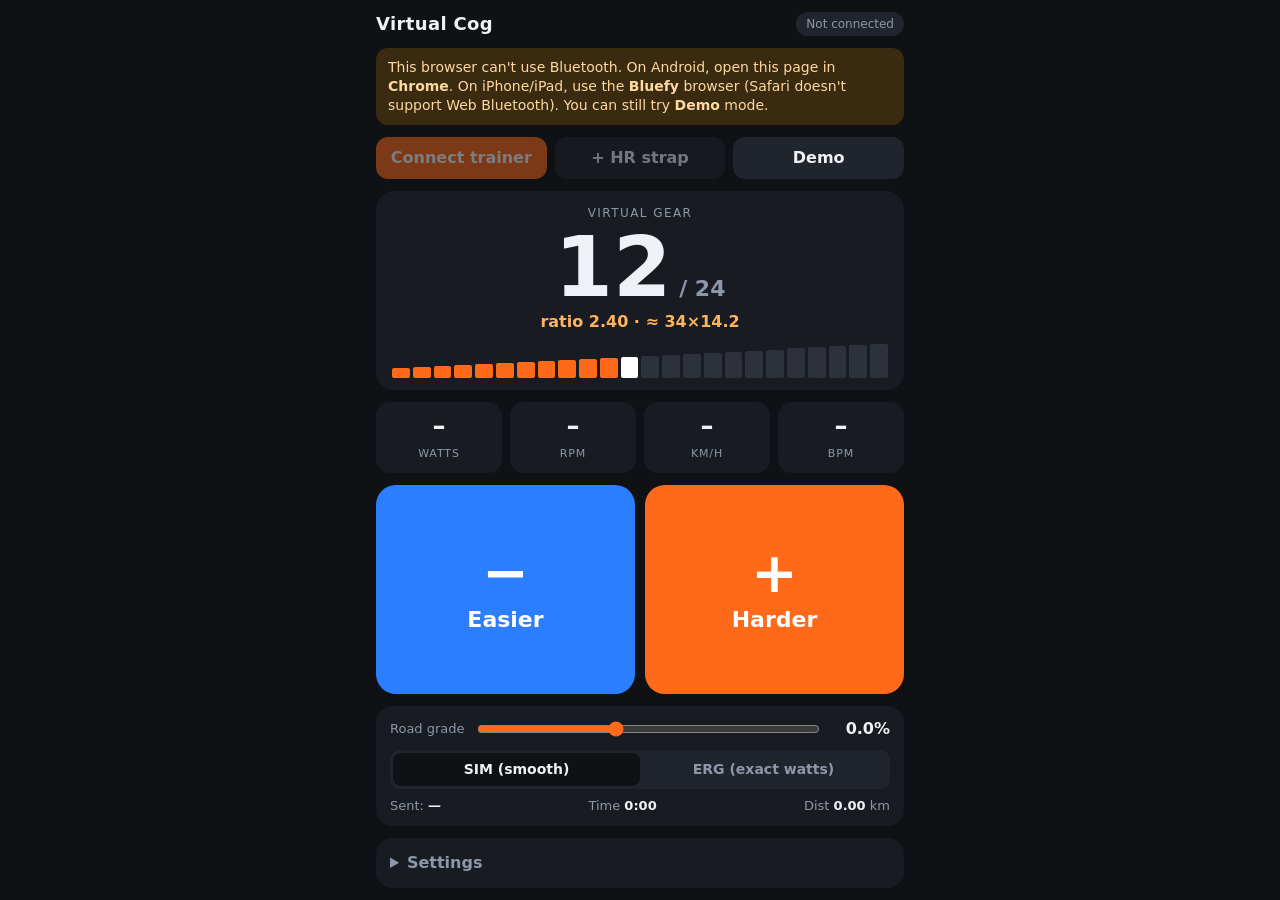
==== cog/index.html @ bad1e006 "Add Virtual Cog: phone web app for virtual shifting on Tacx trainers Web Bluetooth app that connects" ====
<!doctype html>
<html lang="en">
<head>
<meta charset="utf-8">
<meta name="viewport" content="width=device-width, initial-scale=1, viewport-fit=cover, user-scalable=no">
<meta name="theme-color" content="#0f1115">
<meta name="mobile-web-app-capable" content="yes">
<meta name="apple-mobile-web-app-capable" content="yes">
<link rel="manifest" href="manifest.json">
<link rel="icon" href="icon.svg" type="image/svg+xml">
<title>Virtual Cog</title>
<style>
  :root {
    --bg: #0f1115; --panel: #181b22; --panel2: #20242d; --line: #2c313c;
    --text: #eef1f6; --muted: #8e97a8; --accent: #ff6a1a; --accent2: #ffb35c;
    --good: #3ecf8e; --bad: #ff5a5f; --warn: #f5c542;
    --easy: #2b7fff; --hard: #ff6a1a;
  }
  * { box-sizing: border-box; -webkit-tap-highlight-color: transparent; }
  html, body { margin: 0; height: 100%; background: var(--bg); color: var(--text);
    font: 16px/1.35 system-ui, -apple-system, "Segoe UI", Roboto, sans-serif; }
  body { display: flex; flex-direction: column; min-height: 100dvh;
    padding: env(safe-area-inset-top) 0 env(safe-area-inset-bottom); overscroll-behavior: none; }
  button { font: inherit; color: inherit; border: 0; cursor: pointer; }
  .wrap { width: 100%; max-width: 560px; margin: 0 auto; padding: 12px 16px; display: flex; flex-direction: column; gap: 12px; flex: 1; }

  header { display: flex; align-items: center; gap: 10px; }
  header h1 { font-size: 18px; margin: 0; flex: 1; letter-spacing: .02em; }
  .pill { font-size: 12px; padding: 4px 10px; border-radius: 99px; background: var(--panel2); color: var(--muted); white-space: nowrap; overflow: hidden; text-overflow: ellipsis; max-width: 55vw; }
  .pill.ok { color: var(--good); } .pill.busy { color: var(--warn); } .pill.err { color: var(--bad); }

  .btn { background: var(--panel2); padding: 10px 14px; border-radius: 12px; font-weight: 600; }
  .btn.primary { background: var(--accent); color: #fff; }
  .btn:disabled { opacity: .45; cursor: default; }
  .row { display: flex; gap: 8px; flex-wrap: wrap; }
  .row > .btn { flex: 1; }

  .gearcard { background: var(--panel); border-radius: 18px; padding: 14px 16px 12px; text-align: center; }
  .gearlabel { color: var(--muted); font-size: 12px; text-transform: uppercase; letter-spacing: .12em; }
  .gearnum { font-size: 84px; font-weight: 800; line-height: 1; font-variant-numeric: tabular-nums; margin: 4px 0 2px; }
  .gearnum small { font-size: 22px; color: var(--muted); font-weight: 600; }
  .ratio { color: var(--accent2); font-weight: 600; font-variant-numeric: tabular-nums; }
  .ticks { display: grid; grid-template-columns: repeat(24, 1fr); gap: 3px; margin-top: 12px; align-items: end; height: 34px; }
  .ticks i { display: block; background: var(--line); border-radius: 2px; }
  .ticks i.on { background: var(--accent); }
  .ticks i.cur { background: #fff; }

  .metrics { display: grid; grid-template-columns: repeat(4, 1fr); gap: 8px; }
  .m { background: var(--panel); border-radius: 14px; padding: 10px 6px; text-align: center; }
  .m b { display: block; font-size: 26px; font-variant-numeric: tabular-nums; line-height: 1.1; }
  .m span { font-size: 11px; color: var(--muted); text-transform: uppercase; letter-spacing: .08em; }

  .shift { display: grid; grid-template-columns: 1fr 1fr; gap: 10px; flex: 1; min-height: 170px; }
  .shift button { border-radius: 20px; font-size: 22px; font-weight: 800; display: flex; flex-direction: column; align-items: center; justify-content: center; gap: 4px; user-select: none; touch-action: manipulation; transition: transform .06s, filter .06s; }
  .shift button span { font-size: 56px; line-height: 1; }
  .shift .easy { background: var(--easy); color: #fff; }
  .shift .hard { background: var(--hard); color: #fff; }
  .shift button:active, .shift button.pressed { transform: scale(.97); filter: brightness(1.2); }

  .panel { background: var(--panel); border-radius: 16px; padding: 12px 14px; }
  .grade { display: flex; align-items: center; gap: 10px; }
  .grade label { font-size: 13px; color: var(--muted); white-space: nowrap; }
  .grade output { font-weight: 700; min-width: 58px; text-align: right; font-variant-numeric: tabular-nums; }
  input[type=range] { flex: 1; accent-color: var(--accent); }
  .seg { display: flex; background: var(--panel2); border-radius: 10px; padding: 3px; }
  .seg button { flex: 1; padding: 7px 10px; border-radius: 8px; background: transparent; color: var(--muted); font-weight: 600; font-size: 14px; }
  .seg button.on { background: var(--bg); color: var(--text); }
  .sub { display: flex; justify-content: space-between; gap: 10px; font-size: 13px; color: var(--muted); margin-top: 8px; flex-wrap: wrap; }
  .sub b { color: var(--text); font-variant-numeric: tabular-nums; }

  details { background: var(--panel); border-radius: 16px; padding: 4px 14px; }
  summary { padding: 10px 0; cursor: pointer; font-weight: 600; color: var(--muted); }
  .form { display: grid; grid-template-columns: 1fr 1fr; gap: 10px 12px; padding-bottom: 12px; }
  .form label { display: flex; flex-direction: column; gap: 4px; font-size: 12px; color: var(--muted); }
  .form input, .form select { background: var(--panel2); border: 1px solid var(--line); color: var(--text); border-radius: 8px; padding: 8px; font: inherit; width: 100%; }
  .form .full { grid-column: 1 / -1; }
  .hint { font-size: 12px; color: var(--muted); margin: 0 0 12px; }
  #log { font: 11px/1.4 ui-monospace, Menlo, monospace; color: var(--muted); max-height: 180px; overflow: auto; white-space: pre-wrap; margin: 0 0 12px; }
  .notice { background: #3a2a10; color: #ffd9a0; border-radius: 12px; padding: 10px 12px; font-size: 14px; }
  .notice a { color: #fff; }
  [hidden] { display: none !important; }
</style>
</head>
<body>
<div class="wrap">
  <header>
    <h1>Virtual Cog</h1>
    <span id="status" class="pill">Not connected</span>
  </header>

  <div id="nobt" class="notice" hidden>
    This browser can't use Bluetooth. On Android, open this page in <b>Chrome</b>. On iPhone/iPad, use the
    <b>Bluefy</b> browser (Safari doesn't support Web Bluetooth). You can still try <b>Demo</b> mode.
  </div>

  <div class="row">
    <button id="connect" class="btn primary">Connect trainer</button>
    <button id="hrbtn" class="btn">+ HR strap</button>
    <button id="demo" class="btn">Demo</button>
  </div>

  <section class="gearcard" aria-live="polite">
    <div class="gearlabel">Virtual gear</div>
    <div class="gearnum"><span id="gear">12</span><small> / 24</small></div>
    <div class="ratio">ratio <span id="ratio">2.40</span> &middot; <span id="dev">—</span></div>
    <div class="ticks" id="ticks"></div>
  </section>

  <section class="metrics">
    <div class="m"><b id="pwr">–</b><span>Watts</span></div>
    <div class="m"><b id="cad">–</b><span>RPM</span></div>
    <div class="m"><b id="spd">–</b><span>km/h</span></div>
    <div class="m"><b id="hr">–</b><span>BPM</span></div>
  </section>

  <section class="shift">
    <button id="down" class="easy" aria-label="Shift easier"><span>−</span>Easier</button>
    <button id="up" class="hard" aria-label="Shift harder"><span>+</span>Harder</button>
  </section>

  <section class="panel">
    <div class="grade">
      <label for="grade">Road grade</label>
      <input id="grade" type="range" min="-10" max="15" step="0.5" value="0">
      <output id="gradeOut">0.0%</output>
    </div>
    <div class="seg" style="margin-top:10px" role="group" aria-label="Trainer mode">
      <button id="modeSim" class="on">SIM (smooth)</button>
      <button id="modeErg">ERG (exact watts)</button>
    </div>
    <div class="sub">
      <span>Sent: <b id="sent">—</b></span>
      <span>Time <b id="time">0:00</b></span>
      <span>Dist <b id="dist">0.00</b> km</span>
    </div>
  </section>

  <details id="settings">
    <summary>Settings</summary>
    <div class="form">
      <label>Rider weight (kg)<input id="s_rider" type="number" step="0.5" min="30" max="200"></label>
      <label>Bike weight (kg)<input id="s_bike" type="number" step="0.5" min="3" max="30"></label>
      <label>Chainring on trainer (T)<input id="s_ring" type="number" step="1" min="20" max="60"></label>
      <label>Cog on trainer (T)<input id="s_cog" type="number" step="1" min="9" max="40"></label>
      <label>Wheel circumference (m)<input id="s_circ" type="number" step="0.001" min="1.5" max="2.4"></label>
      <label>Feel / resistance (%)<input id="s_feel" type="number" step="5" min="30" max="200"></label>
      <label>CdA (m²)<input id="s_cda" type="number" step="0.01" min="0.15" max="0.6"></label>
      <label>Rolling resistance (Crr)<input id="s_crr" type="number" step="0.0005" min="0.001" max="0.02"></label>
      <label class="full">Protocol
        <select id="s_proto">
          <option value="auto">Auto (Tacx FE-C first, then FTMS)</option>
          <option value="fec">Tacx FE-C over Bluetooth</option>
          <option value="ftms">FTMS (Bluetooth Fitness Machine)</option>
        </select>
      </label>
    </div>
    <p class="hint">Put the chain in one gear on the trainer and leave it there; enter that chainring/cog above, or pedal steadily at 60+ rpm and tap <b>Detect gear</b>.</p>
    <div class="row" style="margin-bottom:12px">
      <button id="detect" class="btn">Detect gear</button>
      <button id="reset" class="btn">Reset ride</button>
    </div>
    <p class="hint">Shift keys (Bluetooth keyboard / remote): ↑ → PageDown + = harder; ↓ ← PageUp − easier.</p>
    <pre id="log"></pre>
  </details>
</div>

<script>
'use strict';
/* ---------- constants ---------- */
// 24-speed virtual cassette (gear ratio = chainring/cog equivalent), easiest -> hardest.
const GEARS = [0.75,0.87,0.99,1.11,1.23,1.38,1.53,1.68,1.86,2.04,2.22,2.40,
               2.61,2.82,3.03,3.24,3.49,3.74,3.99,4.24,4.54,4.84,5.14,5.49];
const G = 9.81, RHO = 1.225;
const CRR_TRAINER = 0.004;              // crr we tell the trainer to use in SIM mode
const GRADE_MIN = -10, GRADE_MAX = 20;  // limits for the grade we send
const FTMS_SVC = 0x1826, FTMS_DATA = 0x2ad2, FTMS_CP = 0x2ad9;
const FEC_SVC = '6e40fec1-b5a3-f393-e0a9-e50e24dcca9e';
const FEC_RX  = '6e40fec3-b5a3-f393-e0a9-e50e24dcca9e'; // write to trainer
const FEC_TX  = '6e40fec2-b5a3-f393-e0a9-e50e24dcca9e'; // notifications from trainer
const $ = id => document.getElementById(id);

/* ---------- settings (persisted on this phone) ---------- */
const DEFAULTS = { rider: 75, bike: 8, ring: 34, cog: 17, circ: 2.105, feel: 100,
                   cda: 0.32, crr: 0.004, proto: 'auto', mode: 'sim', gear: 11, grade: 0 };
const S = Object.assign({}, DEFAULTS, load());
function load() { try { return JSON.parse(localStorage.getItem('vcog') || '{}'); } catch { return {}; } }
function save() { try { localStorage.setItem('vcog', JSON.stringify(S)); } catch {} }

/* ---------- live state ---------- */
const live = { power: null, cad: null, speed: null, hr: null, speedAt: 0, cadAt: 0 };
const ride = { t: 0, dist: 0, running: false };
let trainer = null;        // active trainer driver
let lastSent = { v: null, at: 0 };

/* ---------- logging ---------- */
function log(...a) {
  const line = new Date().toLocaleTimeString() + '  ' + a.join(' ');
  console.log(line);
  const el = $('log'); el.textContent = (line + '\n' + el.textContent).slice(0, 6000);
}
function status(text, cls = '') { const s = $('status'); s.textContent = text; s.className = 'pill ' + cls; }

/* ---------- physics ---------- */
// Force (N) needed to ride at speed v (m/s) on the virtual road.
function roadForce(v, gradePct) {
  const th = Math.atan(gradePct / 100), m = S.rider + S.bike;
  return m * G * (Math.sin(th) + S.crr * Math.cos(th)) + 0.5 * RHO * S.cda * v * v;
}
function physRatio() { return S.ring / S.cog; }

// Work out what to send the trainer for the current gear, grade and speed.
function computeTarget() {
  const Gp = physRatio(), Gv = GEARS[S.gear], k = Gv / Gp, now = performance.now();
  // physical (trainer) speed: prefer measured, else derive from cadence
  let vp = 0;
  if (live.speed != null && now - live.speedAt < 3000) vp = live.speed;
  else if (live.cad != null && now - live.cadAt < 3000) vp = live.cad / 60 * Gp * S.circ;
  const vv = vp * k;                        // speed in the virtual gear
  const Fv = roadForce(vv, S.grade);        // force the rider would push on the virtual road
  const feel = S.feel / 100;
  if (S.mode === 'erg') {
    const watts = Math.max(0, Math.min(1500, feel * Fv * vv));
    return { kind: 'erg', value: Math.round(watts), vv, vp };
  }
  // SIM: same pedal torque => trainer force must be Fv * (virtual ratio / physical ratio).
  // We give the trainer zero wind drag and known crr, so its force = m*g*(grade + crr).
  const Ft = feel * k * Fv;
  let g = (Ft / ((S.rider + S.bike) * G) - CRR_TRAINER) * 100;
  g = Math.max(GRADE_MIN, Math.min(GRADE_MAX, g));
  return { kind: 'sim', value: Math.round(g * 100) / 100, vv, vp };
}

/* ---------- byte helpers ---------- */
const u16 = v => [v & 0xff, (v >> 8) & 0xff];
async function writeChar(ch, bytes) {
  const data = new Uint8Array(bytes);
  if (ch.properties.write && ch.writeValueWithResponse) return ch.writeValueWithResponse(data);
  if (ch.properties.writeWithoutResponse && ch.writeValueWithoutResponse) return ch.writeValueWithoutResponse(data);
  return ch.writeValue(data);
}
// Serialises GATT writes and only keeps the newest pending command (no backlog).
class Sender {
  constructor() { this.busy = false; this.next = null; }
  send(fn) { this.next = fn; if (!this.busy) this.pump(); }
  async pump() {
    this.busy = true;
    while (this.next) { const fn = this.next; this.next = null;
      try { await fn(); } catch (e) { log('write failed:', e.message || e); } }
    this.busy = false;
  }
}

/* ---------- Tacx FE-C over BLE (ANT+ FE-C pages tunnelled over a UART-style service) ---------- */
class FecTrainer {
  constructor(server) { this.server = server; this.name = 'FE-C'; this.tx = new Sender(); }
  static async probe(server) { try { await server.getPrimaryService(FEC_SVC); return true; } catch { return false; } }
  async start() {
    const svc = await this.server.getPrimaryService(FEC_SVC);
    this.rx = await svc.getCharacteristic(FEC_RX);
    const notify = await svc.getCharacteristic(FEC_TX);
    notify.addEventListener('characteristicvaluechanged', e => this.onData(e.target.value));
    await notify.startNotifications();
    await this.raw(this.userConfigPage());
    await this.raw(this.page(0x32, [0xff, 0xff, 0xff, 0xff, 0x00, 127, 100])); // wind coeff 0, no wind, no draft
  }
  page(p, bytes) { return [p, ...bytes]; }
  frame(payload) {
    const msg = [0xa4, 0x09, 0x4e, 0x05, ...payload];
    msg.push(msg.reduce((a, b) => a ^ b, 0));
    return msg;
  }
  raw(payload) { return writeChar(this.rx, this.frame(payload)); }
  userConfigPage() {
    const w = Math.round(S.rider * 100), bw = Math.round(S.bike / 0.05);
    const dia = S.circ / Math.PI, cm = Math.floor(dia * 100), off = Math.min(9, Math.round(dia * 1000 - cm * 10));
    return [0x37, ...u16(w), 0xff, ((bw & 0x0f) << 4) | (off & 0x0f), (bw >> 4) & 0xff, cm, 0x00];
  }
  setSim(gradePct) {
    const raw = Math.round((gradePct + 200) / 0.01), crr = Math.round(CRR_TRAINER / 5e-5);
    this.tx.send(() => this.raw(this.page(0x33, [0xff, 0xff, 0xff, 0xff, ...u16(raw), crr])));
  }
  setErg(watts) { this.tx.send(() => this.raw(this.page(0x31, [0xff, 0xff, 0xff, 0xff, 0xff, ...u16(Math.round(watts * 4))]))); }
  resendConfig() { this.tx.send(async () => { await this.raw(this.userConfigPage());
    await this.raw(this.page(0x32, [0xff, 0xff, 0xff, 0xff, 0x00, 127, 100])); }); }
  onData(dv) {
    if (dv.byteLength < 12 || dv.getUint8(0) !== 0xa4) return;
    const d = i => dv.getUint8(4 + i), now = performance.now();
    switch (d(0)) {
      case 0x10: { // general FE data
        live.speed = (d(4) | (d(5) << 8)) / 1000; live.speedAt = now;
        if (d(6) !== 0xff && d(6) > 0) live.hrTrainer = d(6);
        break; }
      case 0x19: { // specific trainer data
        if (d(2) !== 0xff) { live.cad = d(2); live.cadAt = now; }
        const p = d(5) | ((d(6) & 0x0f) << 8);
        if (p !== 0xfff) live.power = p;
        break; }
    }
  }
}

/* ---------- FTMS ---------- */
class FtmsTrainer {
  constructor(server) { this.server = server; this.name = 'FTMS'; this.tx = new Sender(); }
  static async probe(server) { try { await server.getPrimaryService(FTMS_SVC); return true; } catch { return false; } }
  async start() {
    const svc = await this.server.getPrimaryService(FTMS_SVC);
    this.cp = await svc.getCharacteristic(FTMS_CP);
    this.cp.addEventListener('characteristicvaluechanged', e => {
      const v = e.target.value;
      if (v.getUint8(0) === 0x80 && v.getUint8(2) !== 1)
        log('FTMS op 0x' + v.getUint8(1).toString(16) + ' result ' + v.getUint8(2));
    });
    await this.cp.startNotifications();
    const data = await svc.getCharacteristic(FTMS_DATA);
    data.addEventListener('characteristicvaluechanged', e => this.onData(e.target.value));
    await data.startNotifications();
    await writeChar(this.cp, [0x00]);        // request control
    await writeChar(this.cp, [0x07]);        // start / resume
  }
  setSim(gradePct) {
    const g = Math.round(gradePct * 100);
    this.tx.send(() => writeChar(this.cp, [0x11, 0, 0, g & 0xff, (g >> 8) & 0xff,
      Math.round(CRR_TRAINER / 0.0001), 0 /* cw: no air drag */]));
  }
  setErg(watts) { const w = Math.round(watts); this.tx.send(() => writeChar(this.cp, [0x05, w & 0xff, (w >> 8) & 0xff])); }
  resendConfig() {}
  onData(dv) {
    const f = dv.getUint16(0, true), now = performance.now(); let i = 2;
    if (!(f & 0x1)) { live.speed = dv.getUint16(i, true) / 360; live.speedAt = now; i += 2; } // 0.01 km/h -> m/s
    if (f & 0x2) i += 2;
    if (f & 0x4) { live.cad = dv.getUint16(i, true) / 2; live.cadAt = now; i += 2; }
    if (f & 0x8) i += 2;
    if (f & 0x10) i += 3;
    if (f & 0x20) i += 2;
    if (f & 0x40) { live.power = dv.getInt16(i, true); i += 2; }
    if (f & 0x80) i += 2;
    if (f & 0x100) i += 5;
    if (f & 0x200) { const h = dv.getUint8(i); if (h) live.hrTrainer = h; i += 1; }
  }
}

/* ---------- Demo trainer (no hardware) ---------- */
class DemoTrainer {
  constructor() { this.name = 'Demo'; this.mode = 'sim'; this.grade = 0; this.watts = 150; this.t = 0; }
  async start() {
    this.timer = setInterval(() => {
      this.t += 0.25;
      const cad = 85 + 6 * Math.sin(this.t / 7) + (Math.random() - .5) * 3;
      const v = cad / 60 * physRatio() * S.circ, now = performance.now();
      live.cad = cad; live.cadAt = now; live.speed = v; live.speedAt = now;
      const p = this.mode === 'erg' ? this.watts
        : (S.rider + S.bike) * G * (this.grade / 100 + CRR_TRAINER) * v;
      live.power = Math.max(0, Math.round((live.power ?? p) * 0.7 + p * 0.3));
    }, 250);
  }
  setSim(g) { this.mode = 'sim'; this.grade = g; }
  setErg(w) { this.mode = 'erg'; this.watts = w; }
  resendConfig() {}
  stop() { clearInterval(this.timer); }
}

/* ---------- connection ---------- */
let device = null, wantConnected = false;

async function connectTrainer() {
  if (!navigator.bluetooth) return;
  stopDemo();
  try {
    status('Choosing…', 'busy');
    device = await navigator.bluetooth.requestDevice({
      filters: [{ services: [FEC_SVC] }, { services: [FTMS_SVC] }, { namePrefix: 'Tacx' }],
      optionalServices: [FEC_SVC, FTMS_SVC, 'heart_rate', 'cycling_power']
    });
    device.addEventListener('gattserverdisconnected', onDisconnect);
    wantConnected = true;
    await setupTrainer();
  } catch (e) {
    wantConnected = false; $('connect').textContent = 'Connect trainer';
    if (device?.gatt.connected) device.gatt.disconnect();
    if (e.name !== 'NotFoundError') { log('connect error:', e.message); status('Connect failed', 'err'); }
    else status('Not connected');
  }
}

async function setupTrainer() {
  status('Connecting ' + device.name + '…', 'busy');
  const server = await device.gatt.connect();
  let T = null;
  if (S.proto !== 'ftms' && await FecTrainer.probe(server)) T = FecTrainer;
  else if (S.proto !== 'fec' && await FtmsTrainer.probe(server)) T = FtmsTrainer;
  if (!T) throw new Error('trainer has no FE-C or FTMS service');
  const t = new T(server);
  await t.start();
  trainer = t; lastSent = { v: null, at: 0 };
  status((device.name || 'Trainer') + ' · ' + t.name, 'ok');
  log('connected', device.name, 'via', t.name);
  $('connect').textContent = 'Disconnect';
  keepAwake();
  pushTarget(true);
}

async function onDisconnect() {
  trainer = null;
  if (!wantConnected) { status('Not connected'); return; }
  log('trainer disconnected, reconnecting…');
  for (let n = 1; n <= 8 && wantConnected; n++) {
    status('Reconnecting (' + n + ')…', 'busy');
    await new Promise(r => setTimeout(r, Math.min(1000 * n, 5000)));
    try { await setupTrainer(); return; } catch (e) { log('reconnect failed:', e.message); }
  }
  status('Lost trainer', 'err'); $('connect').textContent = 'Connect trainer';
}

function disconnectTrainer() {
  wantConnected = false; trainer = null;
  if (device && device.gatt.connected) device.gatt.disconnect();
  $('connect').textContent = 'Connect trainer'; status('Not connected');
}

async function connectHr() {
  if (!navigator.bluetooth) return;
  try {
    const dev = await navigator.bluetooth.requestDevice({ filters: [{ services: ['heart_rate'] }] });
    const svc = await (await dev.gatt.connect()).getPrimaryService('heart_rate');
    const ch = await svc.getCharacteristic('heart_rate_measurement');
    ch.addEventListener('characteristicvaluechanged', e => {
      const v = e.target.value; live.hr = (v.getUint8(0) & 1) ? v.getUint16(1, true) : v.getUint8(1);
    });
    await ch.startNotifications();
    $('hrbtn').textContent = '♥ ' + (dev.name || 'HR'); log('HR connected', dev.name);
  } catch (e) { if (e.name !== 'NotFoundError') log('HR error:', e.message); }
}

function startDemo() {
  if (trainer instanceof DemoTrainer) { stopDemo(); return; }
  disconnectTrainer();
  trainer = new DemoTrainer(); trainer.start();
  status('Demo mode', 'ok'); $('demo').textContent = 'Stop demo'; log('demo started');
  pushTarget(true);
}
function stopDemo() {
  if (trainer instanceof DemoTrainer) { trainer.stop(); trainer = null; status('Not connected');
    $('demo').textContent = 'Demo'; for (const k of ['power', 'cad', 'speed']) live[k] = null; }
}

/* ---------- control loop ---------- */
function pushTarget(force = false) {
  if (!trainer) return;
  const t = computeTarget(), now = performance.now();
  const changed = lastSent.kind !== t.kind || lastSent.v == null ||
    Math.abs(t.value - lastSent.v) >= (t.kind === 'sim' ? 0.1 : 3);
  if (!force && !changed && now - lastSent.at < 2000) return;
  if (t.kind === 'sim') trainer.setSim(t.value); else trainer.setErg(t.value);
  lastSent = { kind: t.kind, v: t.value, at: now };
  $('sent').textContent = t.kind === 'sim' ? 'slope ' + t.value.toFixed(1) + '%' : 'ERG ' + t.value + ' W';
}

let lastTick = performance.now();
setInterval(() => {
  const now = performance.now(), dt = (now - lastTick) / 1000; lastTick = now;
  const t = computeTarget();
  if (trainer && t.vp > 0.5) { ride.t += dt; ride.dist += t.vv * dt; }
  pushTarget();
  render(t);
}, 250);

/* ---------- shifting ---------- */
function shift(d) {
  const g = Math.max(0, Math.min(GEARS.length - 1, S.gear + d));
  if (g === S.gear) { navigator.vibrate?.([10, 40, 10]); return; }
  S.gear = g; save();
  navigator.vibrate?.(12);
  renderGear();
  pushTarget(true);
}

function bindHold(btn, d) {
  let t1, t2;
  const stop = () => { clearTimeout(t1); clearInterval(t2); btn.classList.remove('pressed'); };
  btn.addEventListener('pointerdown', e => {
    e.preventDefault(); btn.classList.add('pressed'); shift(d);
    t1 = setTimeout(() => { t2 = setInterval(() => shift(d), 220); }, 450);
  });
  for (const ev of ['pointerup', 'pointerleave', 'pointercancel']) btn.addEventListener(ev, stop);
  btn.addEventListener('contextmenu', e => e.preventDefault());
}

document.addEventListener('keydown', e => {
  if (e.target.matches('input, select')) return;
  const up = ['ArrowUp', 'ArrowRight', 'PageDown', '+', '=', 'AudioVolumeUp'];
  const dn = ['ArrowDown', 'ArrowLeft', 'PageUp', '-', '_', 'AudioVolumeDown'];
  if (up.includes(e.key)) { e.preventDefault(); shift(1); }
  else if (dn.includes(e.key)) { e.preventDefault(); shift(-1); }
});

/* ---------- rendering ---------- */
function renderGear() {
  $('gear').textContent = S.gear + 1;
  $('ratio').textContent = GEARS[S.gear].toFixed(2);
  const ring = S.ring, eqCog = ring / GEARS[S.gear];
  $('dev').textContent = '≈ ' + ring + '×' + eqCog.toFixed(1);
  [...$('ticks').children].forEach((el, i) => {
    el.className = i === S.gear ? 'cur' : i < S.gear ? 'on' : '';
  });
}
function fmtTime(s) { s = Math.floor(s); const h = Math.floor(s / 3600), m = Math.floor(s / 60) % 60, x = s % 60;
  return (h ? h + ':' + String(m).padStart(2, '0') : m) + ':' + String(x).padStart(2, '0'); }
function render(t) {
  const now = performance.now(), fresh = at => now - at < 3000;
  $('pwr').textContent = live.power ?? '–';
  $('cad').textContent = live.cad != null && fresh(live.cadAt) ? Math.round(live.cad) : '–';
  $('spd').textContent = trainer && t.vp > 0 ? (t.vv * 3.6).toFixed(1) : '–';
  $('hr').textContent = live.hr ?? live.hrTrainer ?? '–';
  $('time').textContent = fmtTime(ride.t);
  $('dist').textContent = (ride.dist / 1000).toFixed(2);
}

/* ---------- settings UI ---------- */
const FIELDS = { s_rider: 'rider', s_bike: 'bike', s_ring: 'ring', s_cog: 'cog', s_circ: 'circ',
                 s_feel: 'feel', s_cda: 'cda', s_crr: 'crr', s_proto: 'proto' };
for (const [id, key] of Object.entries(FIELDS)) {
  const el = $(id); el.value = S[key];
  el.addEventListener('change', () => {
    const v = el.tagName === 'SELECT' ? el.value : parseFloat(el.value);
    if (el.tagName !== 'SELECT' && !isFinite(v)) { el.value = S[key]; return; }
    S[key] = v; save(); renderGear();
    if (['rider', 'bike', 'circ'].includes(key)) trainer?.resendConfig();
    pushTarget(true);
  });
}

function setMode(m) {
  S.mode = m; save();
  $('modeSim').classList.toggle('on', m === 'sim');
  $('modeErg').classList.toggle('on', m === 'erg');
  pushTarget(true);
}
$('modeSim').onclick = () => setMode('sim');
$('modeErg').onclick = () => setMode('erg');

$('grade').value = S.grade;
const showGrade = () => $('gradeOut').textContent = (S.grade > 0 ? '+' : '') + S.grade.toFixed(1) + '%';
$('grade').addEventListener('input', e => { S.grade = parseFloat(e.target.value); showGrade(); save(); pushTarget(true); });

$('detect').onclick = () => {
  const now = performance.now();
  if (!(live.cad > 55 && live.speed > 1 && now - live.cadAt < 3000 && now - live.speedAt < 3000)) {
    alert('Pedal steadily above 60 rpm while connected, then tap Detect gear.'); return;
  }
  const ratio = live.speed / (live.cad / 60 * S.circ);
  const cog = Math.round(S.ring / ratio);
  if (confirm(`Measured ratio ${ratio.toFixed(2)} → ${S.ring}×${cog}. Use cog ${cog}T?`)) {
    S.cog = cog; $('s_cog').value = cog; save(); renderGear(); pushTarget(true);
  }
};
$('reset').onclick = () => { ride.t = 0; ride.dist = 0; };

/* ---------- screen wake lock ---------- */
let wakeLock = null;
async function keepAwake() { try { wakeLock = await navigator.wakeLock?.request('screen'); } catch {} }
document.addEventListener('visibilitychange', () => { if (document.visibilityState === 'visible' && trainer) keepAwake(); });

/* ---------- init ---------- */
$('ticks').innerHTML = GEARS.map((r, i) => `<i style="height:${30 + 70 * i / 23}%"></i>`).join('');
bindHold($('up'), 1); bindHold($('down'), -1);
$('connect').onclick = () => (wantConnected ? disconnectTrainer() : connectTrainer());
$('hrbtn').onclick = connectHr;
$('demo').onclick = startDemo;
if (!navigator.bluetooth) { $('nobt').hidden = false; $('connect').disabled = true; $('hrbtn').disabled = true; }
setMode(S.mode); renderGear(); showGrade(); render(computeTarget());
</script>
</body>
</html>
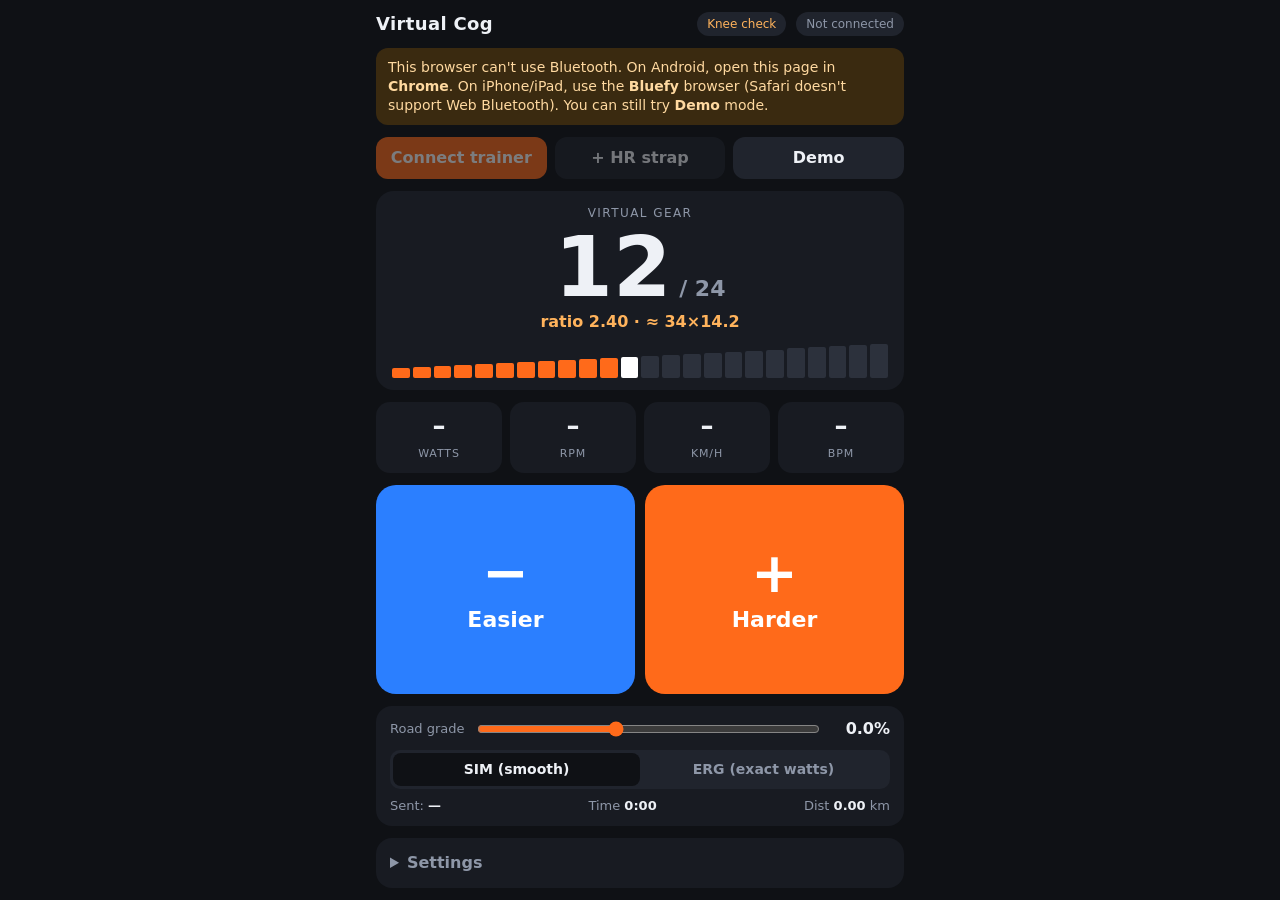
==== commit 83d6e2d2: "Add Knee Check: camera-based knee angle / saddle height checker Uses MediaPipe pose detection on the" ====
--- a/cog/index.html
+++ b/cog/index.html
@@ -85,6 +85,7 @@
 <div class="wrap">
   <header>
     <h1>Virtual Cog</h1>
+    <a href="knee.html" class="pill" style="color:var(--accent2);text-decoration:none">Knee check</a>
     <span id="status" class="pill">Not connected</span>
   </header>
 
